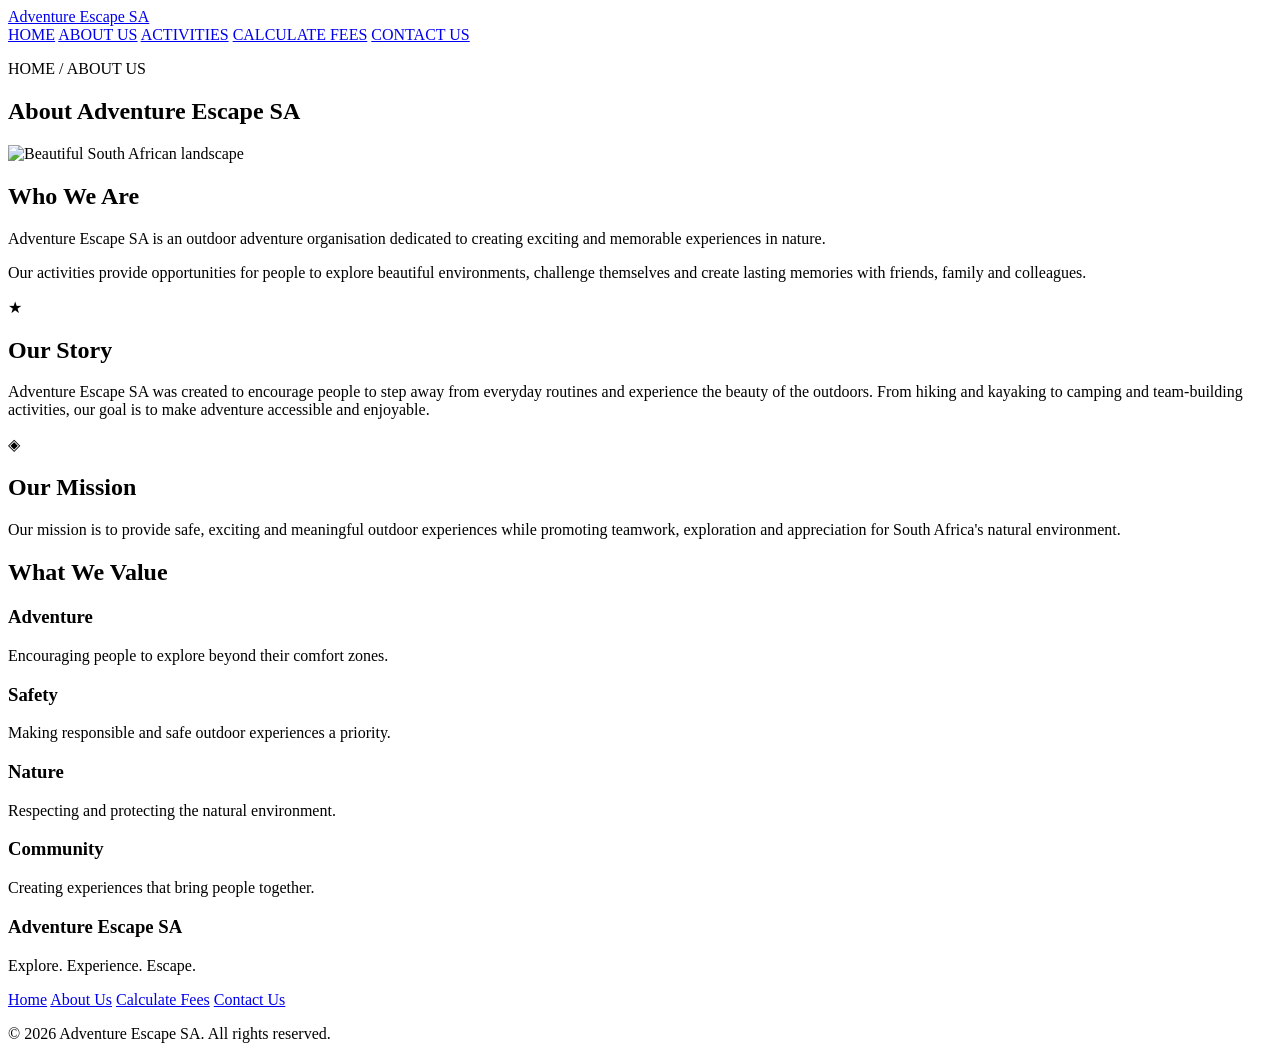
==== Website/about.html @ c29304f0 "added code for screens" ====
<!DOCTYPE html>
<html lang="en">

<head>
    <meta charset="UTF-8">
    <meta name="viewport" content="width=device-width, initial-scale=1.0">

    <title>Adventure Escape SA | About Us</title>

    <link rel="stylesheet" href="css/style.css">

    <link rel="preconnect" href="https://fonts.googleapis.com">
    <link rel="preconnect" href="https://fonts.gstatic.com" crossorigin>
    <link href="https://fonts.googleapis.com/css2?family=Poppins:wght@400;500;600;700&display=swap" rel="stylesheet">
</head>

<body>

    <!-- HEADER -->
    <header>
        <nav class="navbar">

            <a href="index.html" class="logo">
                Adventure Escape SA
            </a>

            <div class="nav-links">
                <a href="index.html">HOME</a>
                <a href="about.html">ABOUT US</a>
                <a href="mountain-hiking.html">ACTIVITIES</a>
                <a href="fees.html">CALCULATE FEES</a>
                <a href="contact.html">CONTACT US</a>
            </div>

        </nav>
    </header>


    <main>

        <!-- PAGE TITLE -->
        <section class="page-header">

            <p>HOME / ABOUT US</p>

            <h1>About Adventure Escape SA</h1>

        </section>


        <!-- INTRODUCTION -->
        <section class="about-section">

            <div class="about-image">

                <img src="images/about.jpg"
                     alt="Beautiful South African landscape">

            </div>


            <div class="about-text">

                <h2>Who We Are</h2>

                <p>
                    Adventure Escape SA is an outdoor adventure
                    organisation dedicated to creating exciting
                    and memorable experiences in nature.
                </p>

                <p>
                    Our activities provide opportunities for people
                    to explore beautiful environments, challenge
                    themselves and create lasting memories with
                    friends, family and colleagues.
                </p>

            </div>

        </section>


        <!-- OUR STORY -->
        <section class="info-section">

            <div class="info-card">

                <div class="info-icon">
                    ★
                </div>

                <h2>Our Story</h2>

                <p>
                    Adventure Escape SA was created to encourage
                    people to step away from everyday routines
                    and experience the beauty of the outdoors.
                    From hiking and kayaking to camping and
                    team-building activities, our goal is to make
                    adventure accessible and enjoyable.
                </p>

            </div>


            <div class="info-card">

                <div class="info-icon">
                    ◈
                </div>

                <h2>Our Mission</h2>

                <p>
                    Our mission is to provide safe, exciting and
                    meaningful outdoor experiences while promoting
                    teamwork, exploration and appreciation for
                    South Africa's natural environment.
                </p>

            </div>

        </section>


        <!-- VALUES -->
        <section class="values-section">

            <h2>What We Value</h2>

            <div class="values-grid">

                <div class="value-card">
                    <h3>Adventure</h3>
                    <p>
                        Encouraging people to explore beyond
                        their comfort zones.
                    </p>
                </div>

                <div class="value-card">
                    <h3>Safety</h3>
                    <p>
                        Making responsible and safe outdoor
                        experiences a priority.
                    </p>
                </div>

                <div class="value-card">
                    <h3>Nature</h3>
                    <p>
                        Respecting and protecting the natural
                        environment.
                    </p>
                </div>

                <div class="value-card">
                    <h3>Community</h3>
                    <p>
                        Creating experiences that bring people
                        together.
                    </p>
                </div>

            </div>

        </section>

    </main>


    <!-- FOOTER -->
    <footer>

        <h3>Adventure Escape SA</h3>

        <p>Explore. Experience. Escape.</p>

        <div class="footer-links">

            <a href="index.html">Home</a>
            <a href="about.html">About Us</a>
            <a href="fees.html">Calculate Fees</a>
            <a href="contact.html">Contact Us</a>

        </div>

        <p class="copyright">
            © 2026 Adventure Escape SA. All rights reserved.
        </p>

    </footer>

</body>
</html>
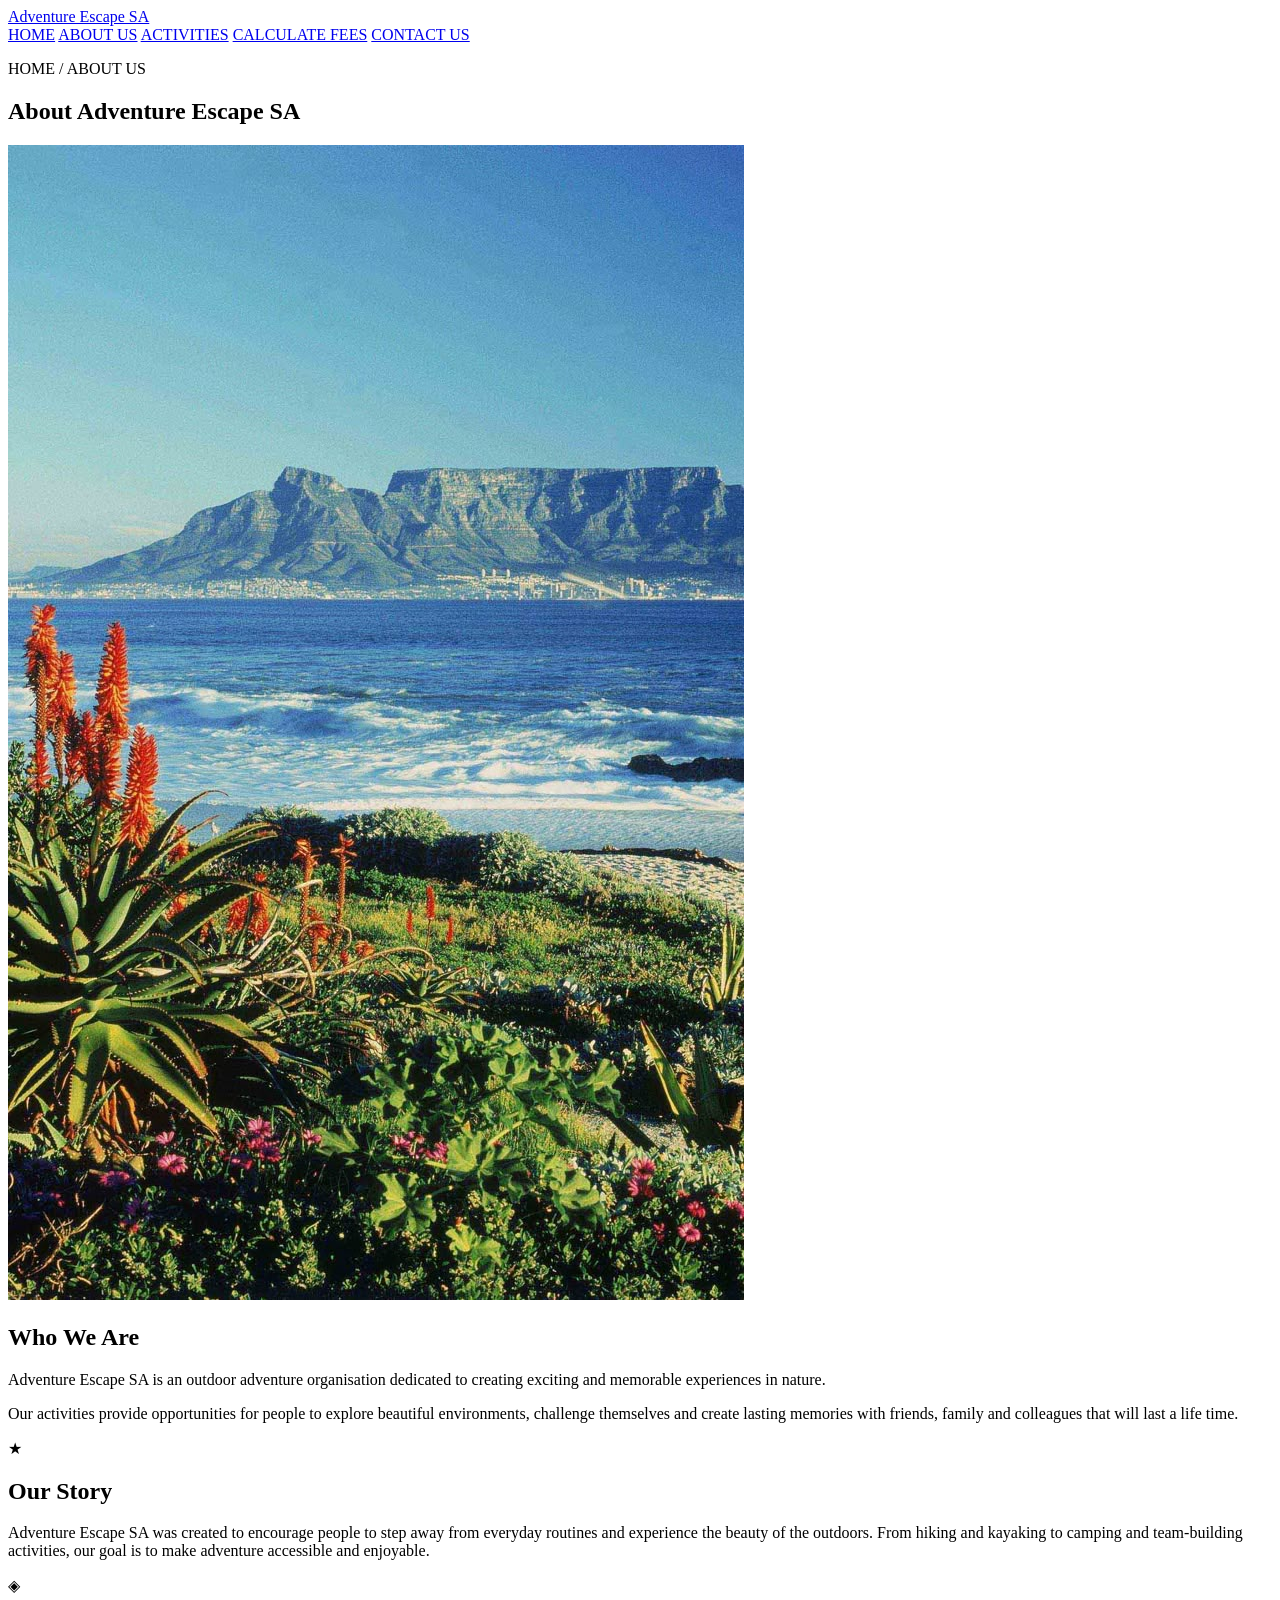
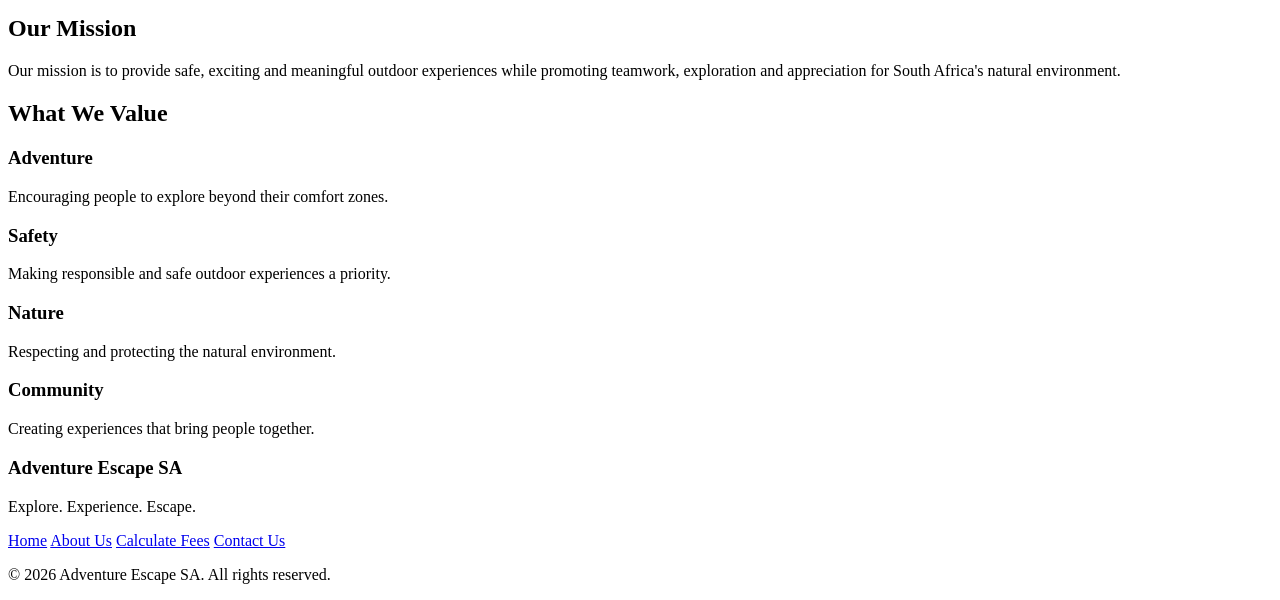
==== commit 071ef69d: "updated code" ====
--- a/Website/about.html
+++ b/Website/about.html
@@ -54,7 +54,7 @@
             <div class="about-image">
 
                 <img src="images/about.jpg"
-                     alt="Beautiful South African landscape">
+                     alt=" The Beautiful South African landscape">
 
             </div>
 
@@ -73,7 +73,7 @@
                     Our activities provide opportunities for people
                     to explore beautiful environments, challenge
                     themselves and create lasting memories with
-                    friends, family and colleagues.
+                    friends, family and colleagues that will last a life time.
                 </p>
 
             </div>
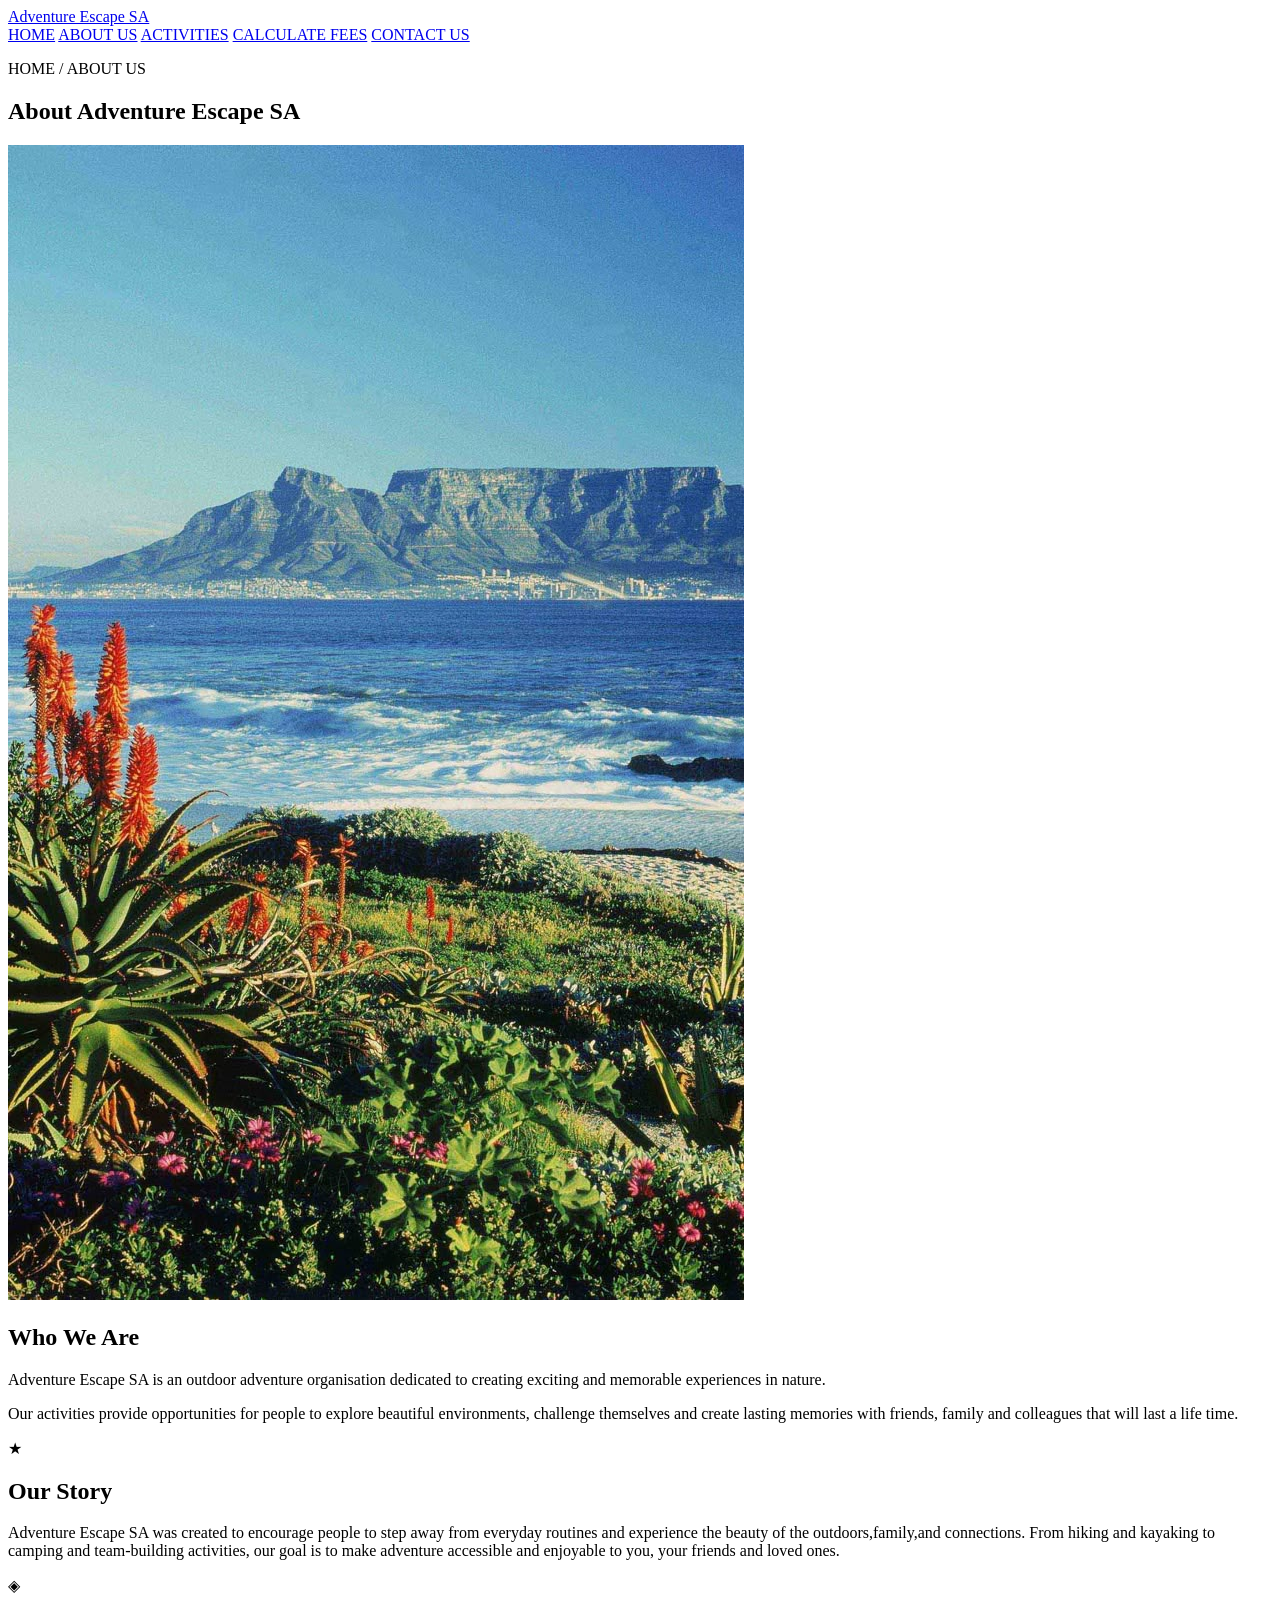
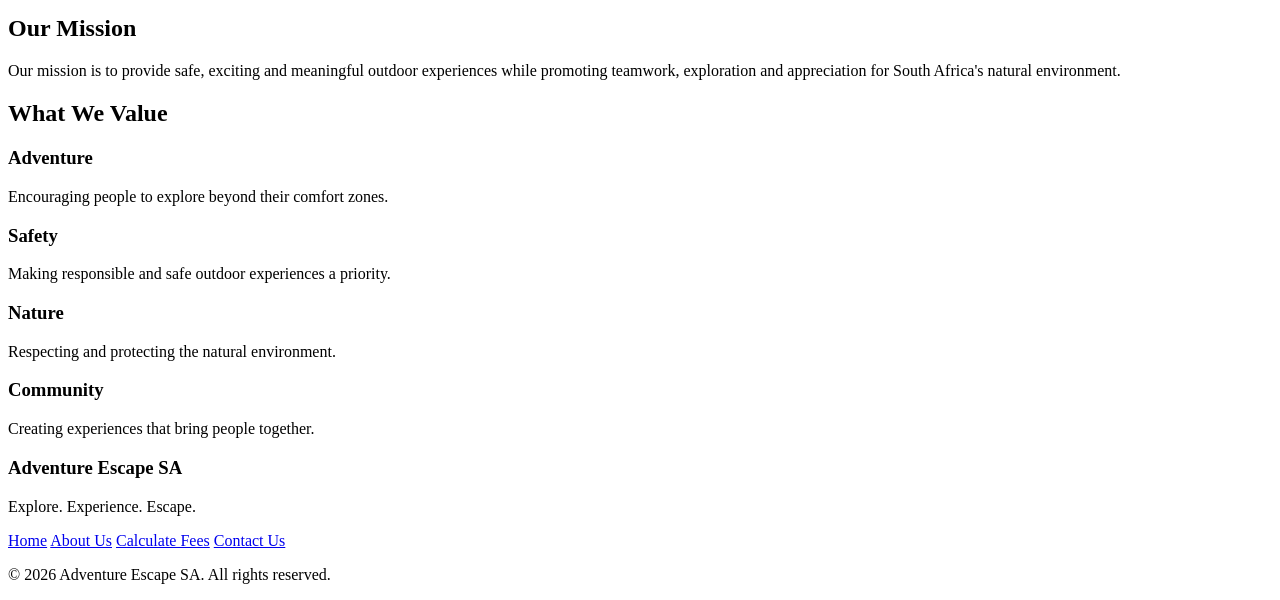
==== commit 2174df9b: "updated code again" ====
--- a/Website/about.html
+++ b/Website/about.html
@@ -95,10 +95,10 @@
                 <p>
                     Adventure Escape SA was created to encourage
                     people to step away from everyday routines
-                    and experience the beauty of the outdoors.
+                    and experience the beauty of the outdoors,family,and connections.
                     From hiking and kayaking to camping and
                     team-building activities, our goal is to make
-                    adventure accessible and enjoyable.
+                    adventure accessible and enjoyable to you, your friends and loved ones.
                 </p>
 
             </div>
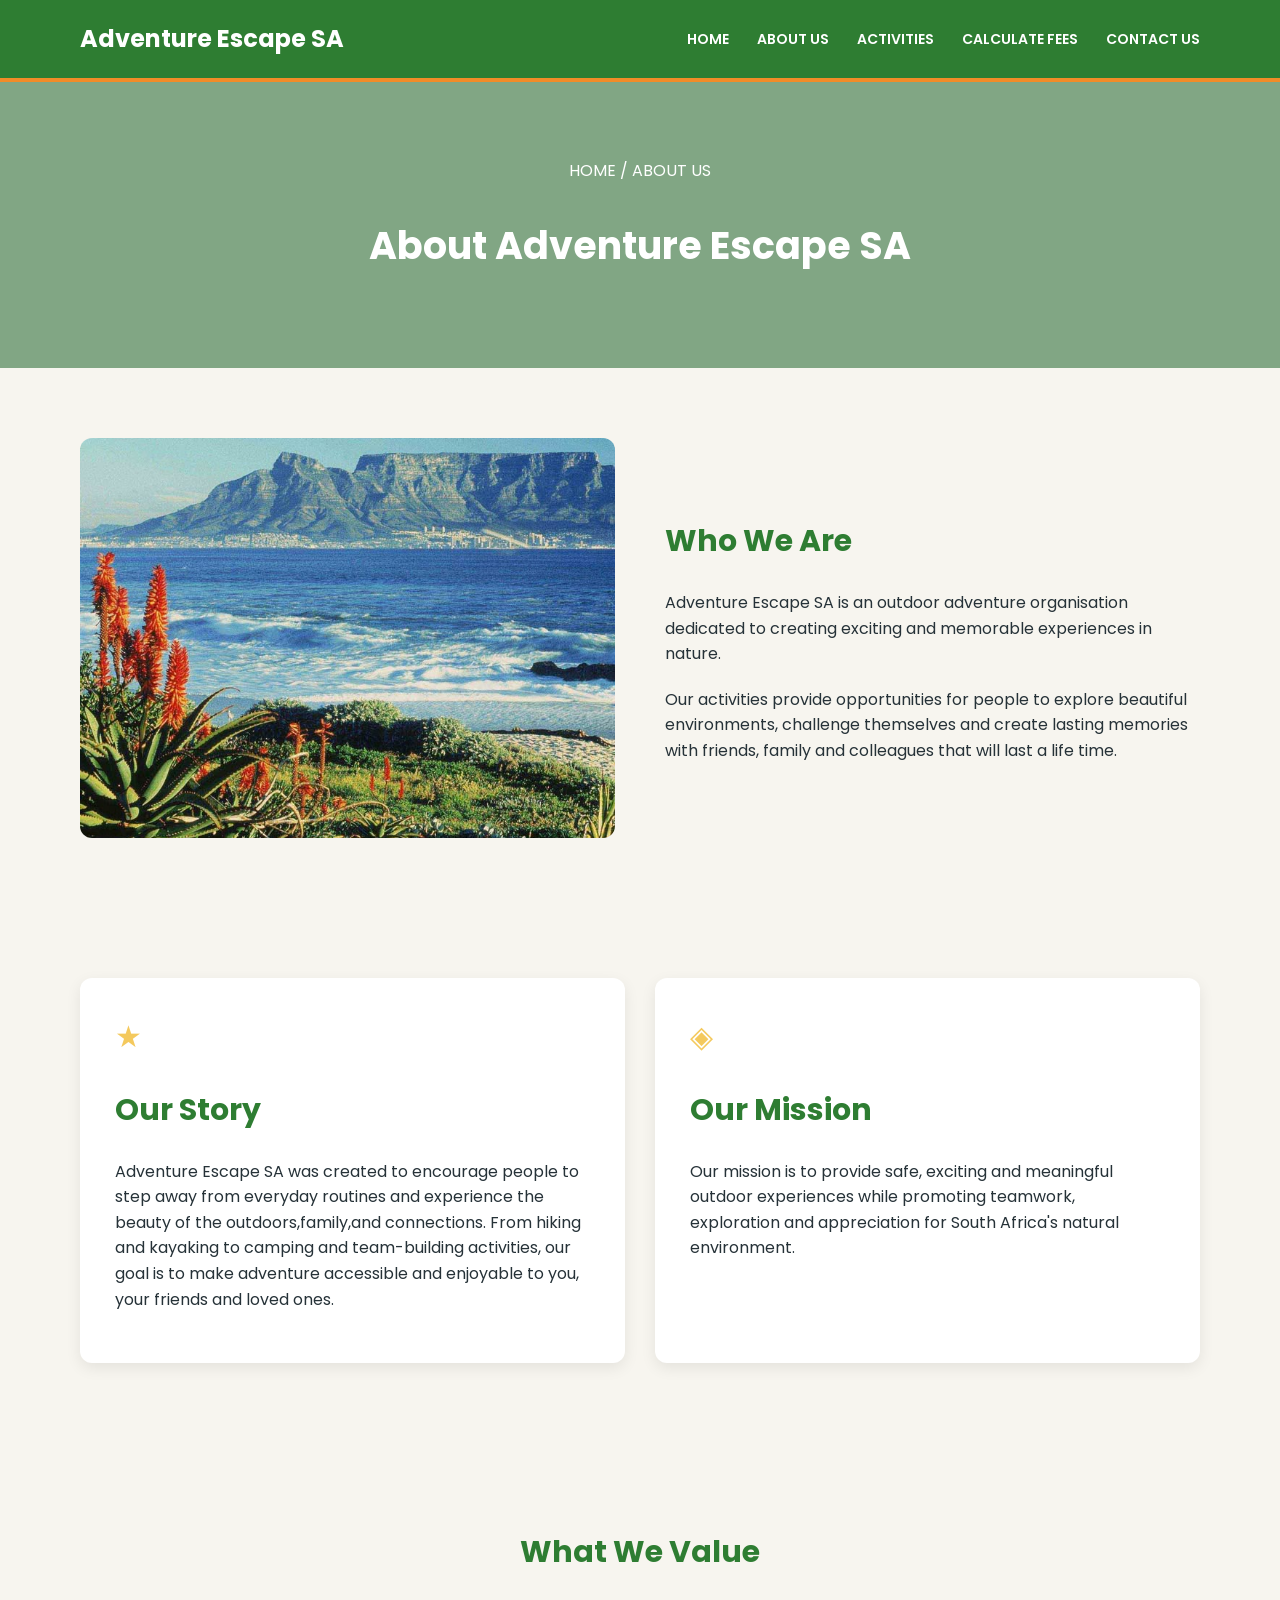
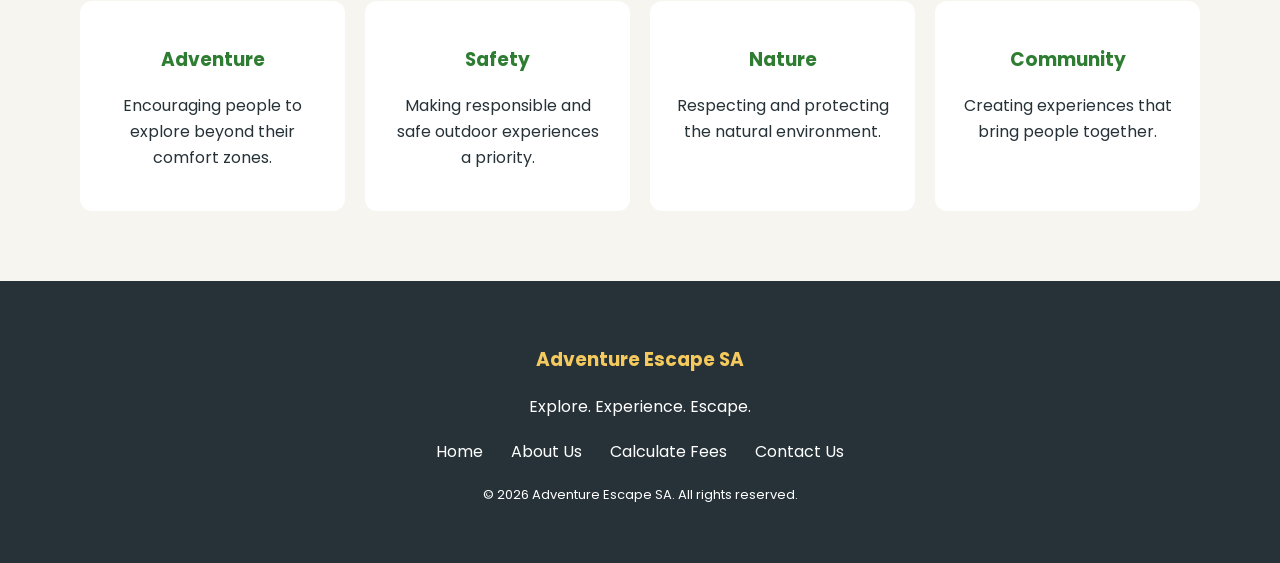
==== commit 9701ed83: "changed map details" ====
--- a/Website/about.html
+++ b/Website/about.html
@@ -27,7 +27,7 @@
             <div class="nav-links">
                 <a href="index.html">HOME</a>
                 <a href="about.html">ABOUT US</a>
-                <a href="mountain-hiking.html">ACTIVITIES</a>
+               <a href="activities.html">ACTIVITIES</a>
                 <a href="fees.html">CALCULATE FEES</a>
                 <a href="contact.html">CONTACT US</a>
             </div>
--- a/Website/css/style.css
+++ b/Website/css/style.css
@@ -0,0 +1,897 @@
+:root {
+    --forest-green: #2E7D32;
+    --sage-green: #81A684;
+    --adventure-orange: #F28C28;
+    --golden-sand: #F4C95D;
+    --off-white: #F7F5EF;
+    --charcoal: #263238;
+    --white: #FFFFFF;
+}
+
+
+
+
+* {
+    box-sizing: border-box;
+}
+
+html {
+    scroll-behavior: smooth;
+}
+
+body {
+    margin: 0;
+    font-family: "Poppins", sans-serif;
+    background-color: var(--off-white);
+    color: var(--charcoal);
+    line-height: 1.6;
+}
+
+img {
+    max-width: 100%;
+    display: block;
+}
+
+a {
+    text-decoration: none;
+    color: inherit;
+}
+
+
+
+  
+
+
+header {
+    background-color: var(--forest-green);
+    border-bottom: 4px solid var(--adventure-orange);
+}
+
+.navbar {
+    max-width: 1200px;
+    margin: auto;
+    padding: 20px 40px;
+
+    display: flex;
+    justify-content: space-between;
+    align-items: center;
+}
+
+.logo {
+    color: var(--white);
+    font-size: 24px;
+    font-weight: 700;
+}
+
+.nav-links {
+    display: flex;
+    gap: 28px;
+}
+
+.nav-links a {
+    color: var(--white);
+    font-size: 14px;
+    font-weight: 600;
+    transition: 0.3s;
+}
+
+.nav-links a:hover {
+    color: var(--golden-sand);
+}
+
+
+/* =========================================
+   BUTTON
+========================================= */
+
+.button {
+    display: inline-block;
+    background-color: var(--adventure-orange);
+    color: var(--white);
+
+    padding: 13px 25px;
+
+    border-radius: 8px;
+
+    font-weight: 600;
+
+    border: none;
+
+    cursor: pointer;
+
+    transition: 0.3s;
+}
+
+.button:hover {
+    background-color: var(--golden-sand);
+    color: var(--charcoal);
+}
+
+
+/* =========================================
+   HERO
+========================================= */
+
+.hero {
+    min-height: 550px;
+
+    background:
+        linear-gradient(
+            rgba(46, 125, 50, 0.55),
+            rgba(38, 50, 56, 0.65)
+        ),
+        url("../images/home.jpg");
+
+    background-size: cover;
+    background-position: center;
+
+    display: flex;
+    justify-content: center;
+    align-items: center;
+
+    text-align: center;
+}
+
+.hero-content {
+    max-width: 750px;
+    padding: 40px;
+}
+
+.hero-small {
+    color: var(--golden-sand);
+    font-weight: 600;
+    letter-spacing: 2px;
+}
+
+.hero h1 {
+    color: var(--white);
+    font-size: 52px;
+    margin: 10px 0;
+}
+
+.hero p:not(.hero-small) {
+    color: var(--white);
+    font-size: 18px;
+    margin-bottom: 30px;
+}
+
+
+/* =========================================
+   SECTION GENERAL
+========================================= */
+
+.activities,
+.about-section,
+.info-section,
+.values-section,
+.contact-section,
+.map-section,
+.fees-section,
+.activity-detail,
+.included-section,
+.bring-section,
+.related-section {
+    max-width: 1200px;
+    margin: auto;
+    padding: 70px 40px;
+}
+
+h2 {
+    color: var(--forest-green);
+    font-size: 30px;
+}
+
+.section-intro {
+    max-width: 700px;
+    margin: 0 auto 40px;
+    text-align: center;
+}
+
+
+/* =========================================
+   ACTIVITY CARDS
+========================================= */
+
+.activities {
+    text-align: center;
+}
+
+.activity-grid {
+    display: grid;
+
+    grid-template-columns:
+        repeat(3, 1fr);
+
+    gap: 25px;
+
+    margin-top: 40px;
+}
+
+.activity-card {
+    background-color: var(--white);
+
+    border-radius: 12px;
+
+    overflow: hidden;
+
+    box-shadow:
+        0 5px 15px rgba(0, 0, 0, 0.08);
+
+    text-align: left;
+
+    transition: 0.3s;
+}
+
+.activity-card:hover {
+    transform: translateY(-5px);
+}
+
+.activity-card img {
+    width: 100%;
+    height: 210px;
+    object-fit: cover;
+}
+
+.card-content {
+    padding: 25px;
+}
+
+.activity-card h3 {
+    color: var(--forest-green);
+}
+
+.card-link {
+    color: var(--adventure-orange);
+    font-weight: 600;
+}
+
+
+/* =========================================
+   ABOUT PREVIEW
+========================================= */
+
+.about-preview {
+    background-color: var(--white);
+    padding: 70px 40px;
+    text-align: center;
+}
+
+.content-width {
+    max-width: 800px;
+    margin: auto;
+}
+
+.about-preview p {
+    margin-bottom: 30px;
+}
+
+
+/* =========================================
+   CTA
+========================================= */
+
+.cta {
+    background-color: var(--sage-green);
+    padding: 70px 40px;
+    text-align: center;
+}
+
+.cta h2,
+.cta p {
+    color: var(--white);
+}
+
+.cta p {
+    margin-bottom: 30px;
+}
+
+
+/* =========================================
+   PAGE HEADER
+========================================= */
+
+.page-header {
+    background-color: var(--sage-green);
+
+    padding: 60px 40px;
+
+    text-align: center;
+}
+
+.page-header p {
+    color: var(--white);
+}
+
+.page-header h1 {
+    color: var(--white);
+    font-size: 38px;
+}
+
+
+/* =========================================
+   ABOUT PAGE
+========================================= */
+
+.about-section {
+    display: grid;
+
+    grid-template-columns:
+        1fr 1fr;
+
+    gap: 50px;
+
+    align-items: center;
+}
+
+.about-image img {
+    width: 100%;
+    height: 400px;
+
+    object-fit: cover;
+
+    border-radius: 12px;
+}
+
+.about-text p {
+    margin-bottom: 20px;
+}
+
+
+/* =========================================
+   INFO CARDS
+========================================= */
+
+.info-section {
+    display: grid;
+
+    grid-template-columns:
+        1fr 1fr;
+
+    gap: 30px;
+}
+
+.info-card {
+    background-color: var(--white);
+
+    padding: 35px;
+
+    border-radius: 12px;
+
+    box-shadow:
+        0 5px 15px rgba(0, 0, 0, 0.08);
+}
+
+.info-icon {
+    color: var(--golden-sand);
+    font-size: 30px;
+}
+
+
+/* =========================================
+   VALUES
+========================================= */
+
+.values-section {
+    text-align: center;
+}
+
+.values-grid {
+    display: grid;
+
+    grid-template-columns:
+        repeat(4, 1fr);
+
+    gap: 20px;
+}
+
+.value-card {
+    background-color: var(--white);
+
+    padding: 25px;
+
+    border-radius: 12px;
+}
+
+.value-card h3 {
+    color: var(--forest-green);
+}
+
+
+/* =========================================
+   CONTACT
+========================================= */
+
+.contact-section {
+    display: grid;
+
+    grid-template-columns:
+        1fr 1fr;
+
+    gap: 30px;
+}
+
+.contact-card {
+    background-color: var(--white);
+
+    padding: 35px;
+
+    border-radius: 12px;
+
+    box-shadow:
+        0 5px 15px rgba(0, 0, 0, 0.08);
+}
+
+.contact-card form {
+    display: flex;
+    flex-direction: column;
+}
+
+label {
+    margin-top: 15px;
+    margin-bottom: 6px;
+    font-weight: 600;
+}
+
+input,
+select,
+textarea {
+    width: 100%;
+
+    padding: 13px;
+
+    border: 1px solid #ddd;
+
+    border-radius: 7px;
+
+    font-family: "Poppins", sans-serif;
+
+    background-color: var(--white);
+}
+
+textarea {
+    resize: vertical;
+}
+
+.contact-card .button {
+    margin-top: 25px;
+}
+
+.contact-detail {
+    margin-bottom: 25px;
+}
+
+.contact-detail h3 {
+    color: var(--forest-green);
+    margin-bottom: 5px;
+}
+
+.contact-detail a {
+    color: var(--adventure-orange);
+}
+
+.social-links {
+    margin-top: 30px;
+}
+
+.social-links a {
+    display: inline-block;
+
+    margin-right: 15px;
+
+    color: var(--adventure-orange);
+
+    font-weight: 600;
+}
+
+
+/* =========================================
+   MAP
+========================================= */
+
+.map-section {
+    text-align: center;
+}
+
+.map-section iframe {
+    margin-top: 20px;
+    border-radius: 12px;
+}
+
+
+/* =========================================
+   FEES
+========================================= */
+
+.fees-section {
+    display: grid;
+
+    grid-template-columns:
+        2fr 1fr;
+
+    gap: 35px;
+}
+
+.fees-card,
+.fees-info {
+    background-color: var(--white);
+
+    padding: 35px;
+
+    border-radius: 12px;
+
+    box-shadow:
+        0 5px 15px rgba(0, 0, 0, 0.08);
+}
+
+.fees-card form {
+    display: flex;
+    flex-direction: column;
+}
+
+.fees-card .button {
+    margin-top: 25px;
+}
+
+.fee-note {
+    background-color: var(--sage-green);
+
+    color: var(--white);
+
+    padding: 20px;
+
+    margin-top: 25px;
+
+    border-radius: 10px;
+}
+
+.fee-note h3 {
+    color: var(--golden-sand);
+}
+
+.fee-note li {
+    margin-bottom: 8px;
+}
+
+
+/* =========================================
+   BREADCRUMB
+========================================= */
+
+.breadcrumb {
+    max-width: 1200px;
+
+    margin: auto;
+
+    padding: 25px 40px 0;
+}
+
+.breadcrumb a {
+    color: var(--adventure-orange);
+}
+
+.breadcrumb span {
+    color: var(--forest-green);
+}
+
+
+/* =========================================
+   INDIVIDUAL ACTIVITY
+========================================= */
+
+.activity-detail {
+    display: grid;
+
+    grid-template-columns:
+        1.2fr 1fr;
+
+    gap: 45px;
+
+    align-items: center;
+}
+
+.activity-image img {
+    width: 100%;
+
+    height: 500px;
+
+    object-fit: cover;
+
+    border-radius: 12px;
+}
+
+.activity-information {
+    background-color: var(--white);
+
+    padding: 35px;
+
+    border-radius: 12px;
+
+    box-shadow:
+        0 5px 15px rgba(0, 0, 0, 0.08);
+}
+
+.activity-information h1 {
+    color: var(--forest-green);
+
+    font-size: 36px;
+}
+
+.rating {
+    color: var(--golden-sand);
+
+    font-weight: 600;
+
+    margin-bottom: 20px;
+}
+
+.rating span {
+    color: var(--charcoal);
+
+    margin-left: 10px;
+
+    font-size: 13px;
+}
+
+.activity-details {
+    margin: 30px 0;
+}
+
+.activity-details div {
+    display: flex;
+
+    justify-content: space-between;
+
+    border-bottom: 1px solid #eee;
+
+    padding: 12px 0;
+}
+
+.activity-details strong {
+    color: var(--forest-green);
+}
+
+
+/* =========================================
+   INCLUDED
+========================================= */
+
+.included-section {
+    background-color: var(--sage-green);
+
+    max-width: none;
+
+    padding-left: max(40px, calc((100% - 1120px) / 2));
+    padding-right: max(40px, calc((100% - 1120px) / 2));
+}
+
+.included-section h2 {
+    color: var(--white);
+}
+
+.included-grid {
+    display: grid;
+
+    grid-template-columns:
+        repeat(3, 1fr);
+
+    gap: 20px;
+}
+
+.included-card {
+    background-color: var(--white);
+
+    padding: 25px;
+
+    border-radius: 10px;
+}
+
+.included-card h3 {
+    color: var(--forest-green);
+}
+
+
+/* =========================================
+   WHAT TO BRING
+========================================= */
+
+.bring-section {
+    text-align: center;
+}
+
+.bring-grid {
+    display: grid;
+
+    grid-template-columns:
+        repeat(4, 1fr);
+
+    gap: 20px;
+
+    margin-top: 30px;
+}
+
+.bring-card {
+    background-color: var(--white);
+
+    padding: 25px;
+
+    border-radius: 10px;
+
+    box-shadow:
+        0 4px 12px rgba(0, 0, 0, 0.06);
+}
+
+.bring-card h3 {
+    color: var(--forest-green);
+}
+
+
+/* =========================================
+   RELATED
+========================================= */
+
+.related-section {
+    text-align: center;
+}
+
+.related-grid {
+    display: grid;
+
+    grid-template-columns:
+        repeat(3, 1fr);
+
+    gap: 25px;
+}
+
+.related-card {
+    background-color: var(--white);
+
+    padding: 30px;
+
+    border-radius: 12px;
+
+    box-shadow:
+        0 5px 15px rgba(0, 0, 0, 0.08);
+
+    text-align: left;
+}
+
+.related-card h3 {
+    color: var(--forest-green);
+}
+
+.related-card strong {
+    color: var(--adventure-orange);
+}
+
+
+/* =========================================
+   FOOTER
+========================================= */
+
+footer {
+    background-color: var(--charcoal);
+
+    color: var(--white);
+
+    text-align: center;
+
+    padding: 45px 30px;
+}
+
+footer h3 {
+    color: var(--golden-sand);
+}
+
+.footer-links {
+    margin: 20px 0;
+}
+
+.footer-links a {
+    margin: 0 12px;
+
+    color: var(--white);
+}
+
+.footer-links a:hover {
+    color: var(--golden-sand);
+}
+
+.copyright {
+    font-size: 13px;
+}
+
+
+/* =========================================
+   RESPONSIVE DESIGN
+========================================= */
+
+@media (max-width: 900px) {
+
+    .navbar {
+        flex-direction: column;
+        gap: 20px;
+    }
+
+    .nav-links {
+        flex-wrap: wrap;
+        justify-content: center;
+    }
+
+    .activity-grid {
+        grid-template-columns: repeat(2, 1fr);
+    }
+
+    .about-section,
+    .info-section,
+    .contact-section,
+    .fees-section,
+    .activity-detail {
+        grid-template-columns: 1fr;
+    }
+
+    .values-grid {
+        grid-template-columns: repeat(2, 1fr);
+    }
+
+    .bring-grid {
+        grid-template-columns: repeat(2, 1fr);
+    }
+
+    .included-grid {
+        grid-template-columns: repeat(2, 1fr);
+    }
+}
+
+
+@media (max-width: 600px) {
+
+    .navbar {
+        padding: 20px;
+    }
+
+    .nav-links {
+        gap: 12px;
+    }
+
+    .nav-links a {
+        font-size: 12px;
+    }
+
+    .hero {
+        min-height: 450px;
+    }
+
+    .hero h1 {
+        font-size: 36px;
+    }
+
+    .activities,
+    .about-section,
+    .info-section,
+    .values-section,
+    .contact-section,
+    .map-section,
+    .fees-section,
+    .activity-detail,
+    .bring-section,
+    .related-section {
+        padding: 50px 20px;
+    }
+
+    .activity-grid,
+    .values-grid,
+    .included-grid,
+    .bring-grid,
+    .related-grid {
+        grid-template-columns: 1fr;
+    }
+
+    .page-header h1 {
+        font-size: 30px;
+    }
+
+    .activity-image img {
+        height: 350px;
+    }
+
+}
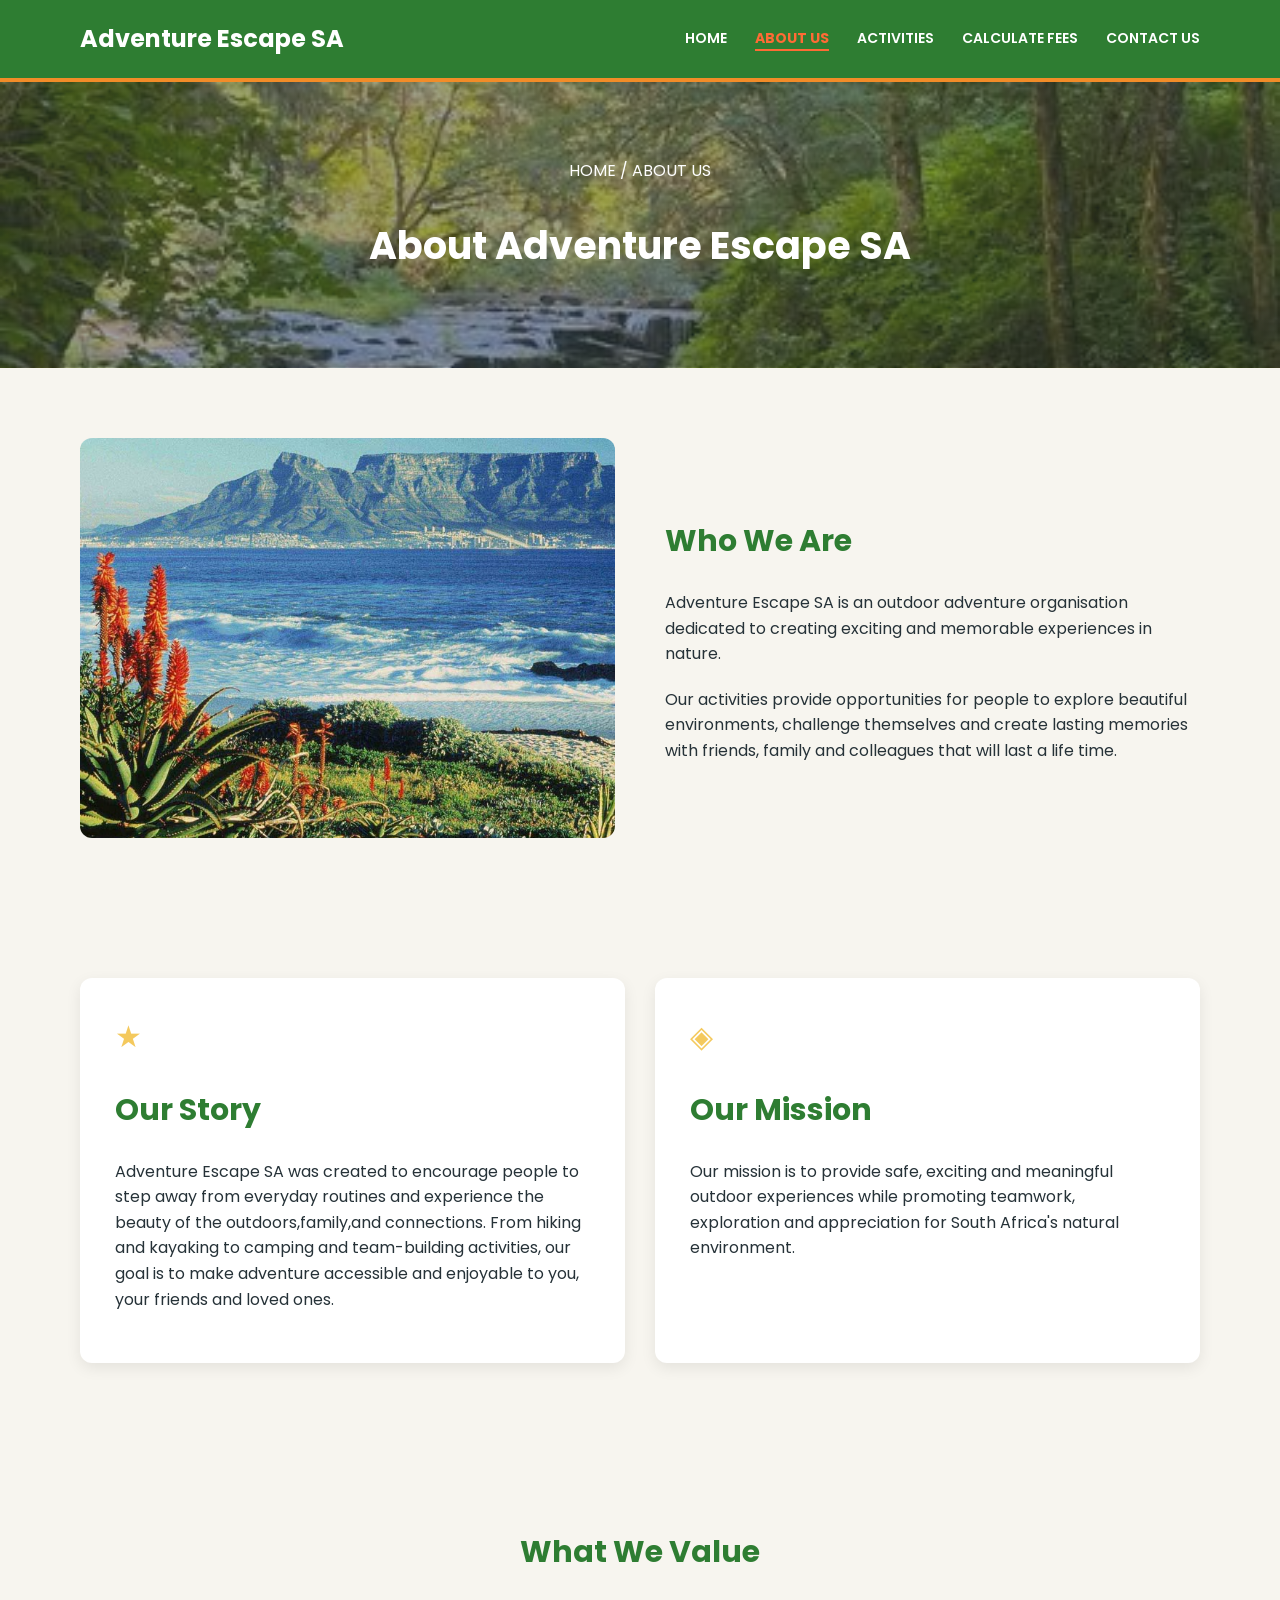
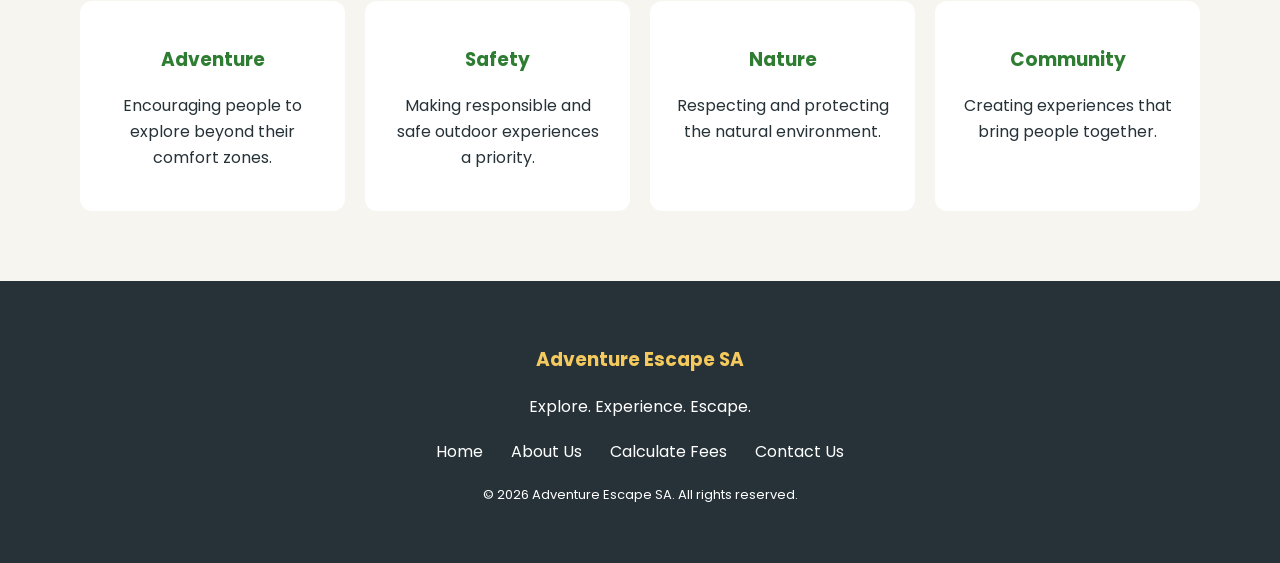
==== commit f0004200: "Updated code and added js functionality" ====
--- a/Website/about.html
+++ b/Website/about.html
@@ -191,6 +191,7 @@
         </p>
 
     </footer>
+    <script src="js/script.js"></script>
 
 </body>
 </html>
--- a/Website/css/style.css
+++ b/Website/css/style.css
@@ -290,13 +290,20 @@
    PAGE HEADER
 ========================================= */
 
+
 .page-header {
-    background-color: var(--sage-green);
-
+    background-image: linear-gradient(
+        rgba(38, 50, 56, 0.45),
+        rgba(38, 50, 56, 0.45)
+    ), url("../images/background.jpg");
+    background-size: cover;
+    background-position: center;
+    background-repeat: no-repeat;
     padding: 60px 40px;
-
-    text-align: center;
-}
+    text-align: center;
+    color: var(--white);
+}
+
 
 .page-header p {
     color: var(--white);
@@ -894,4 +901,11 @@
         height: 350px;
     }
 
+}
+
+/* Styling for active menu link */
+.nav-links a.active {
+    color: #ff6b35; /* Change to your brand's highlight color */
+    font-weight: 700;
+    border-bottom: 2px solid #ff6b35;
 }
